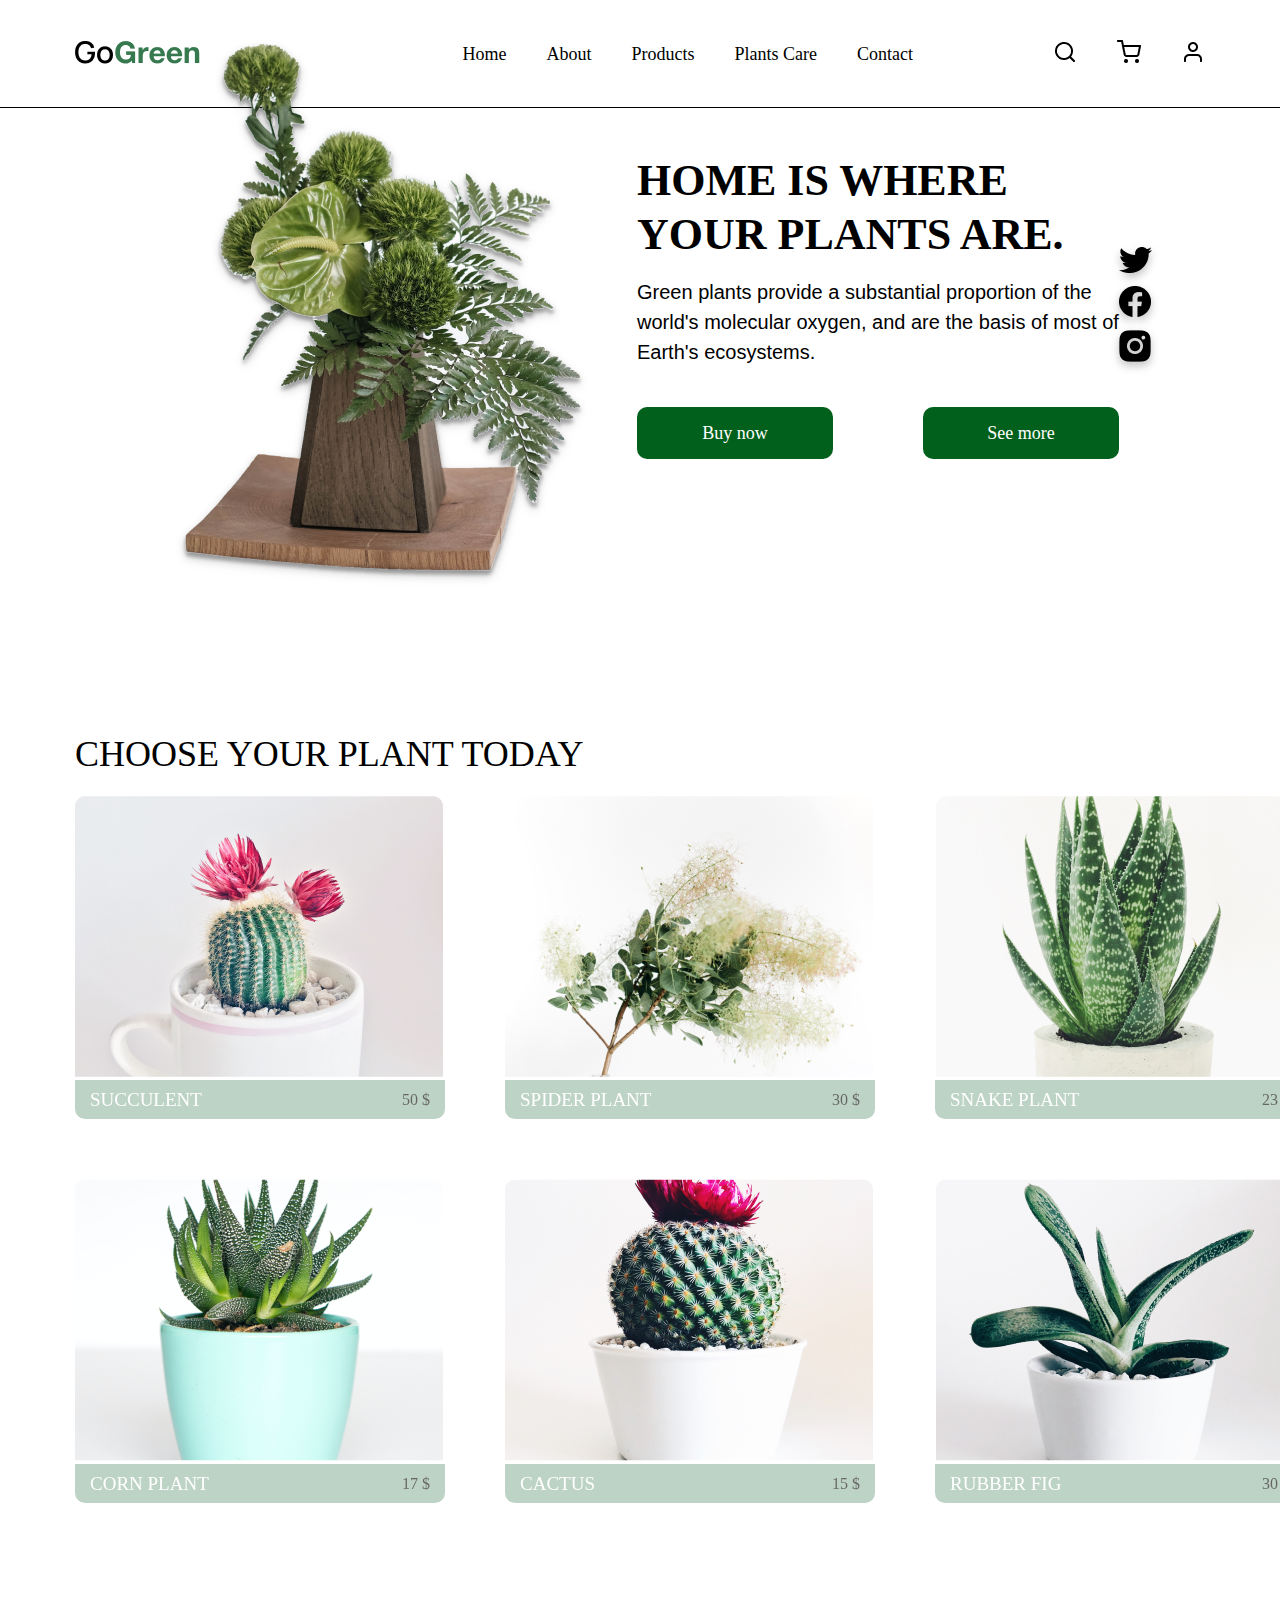
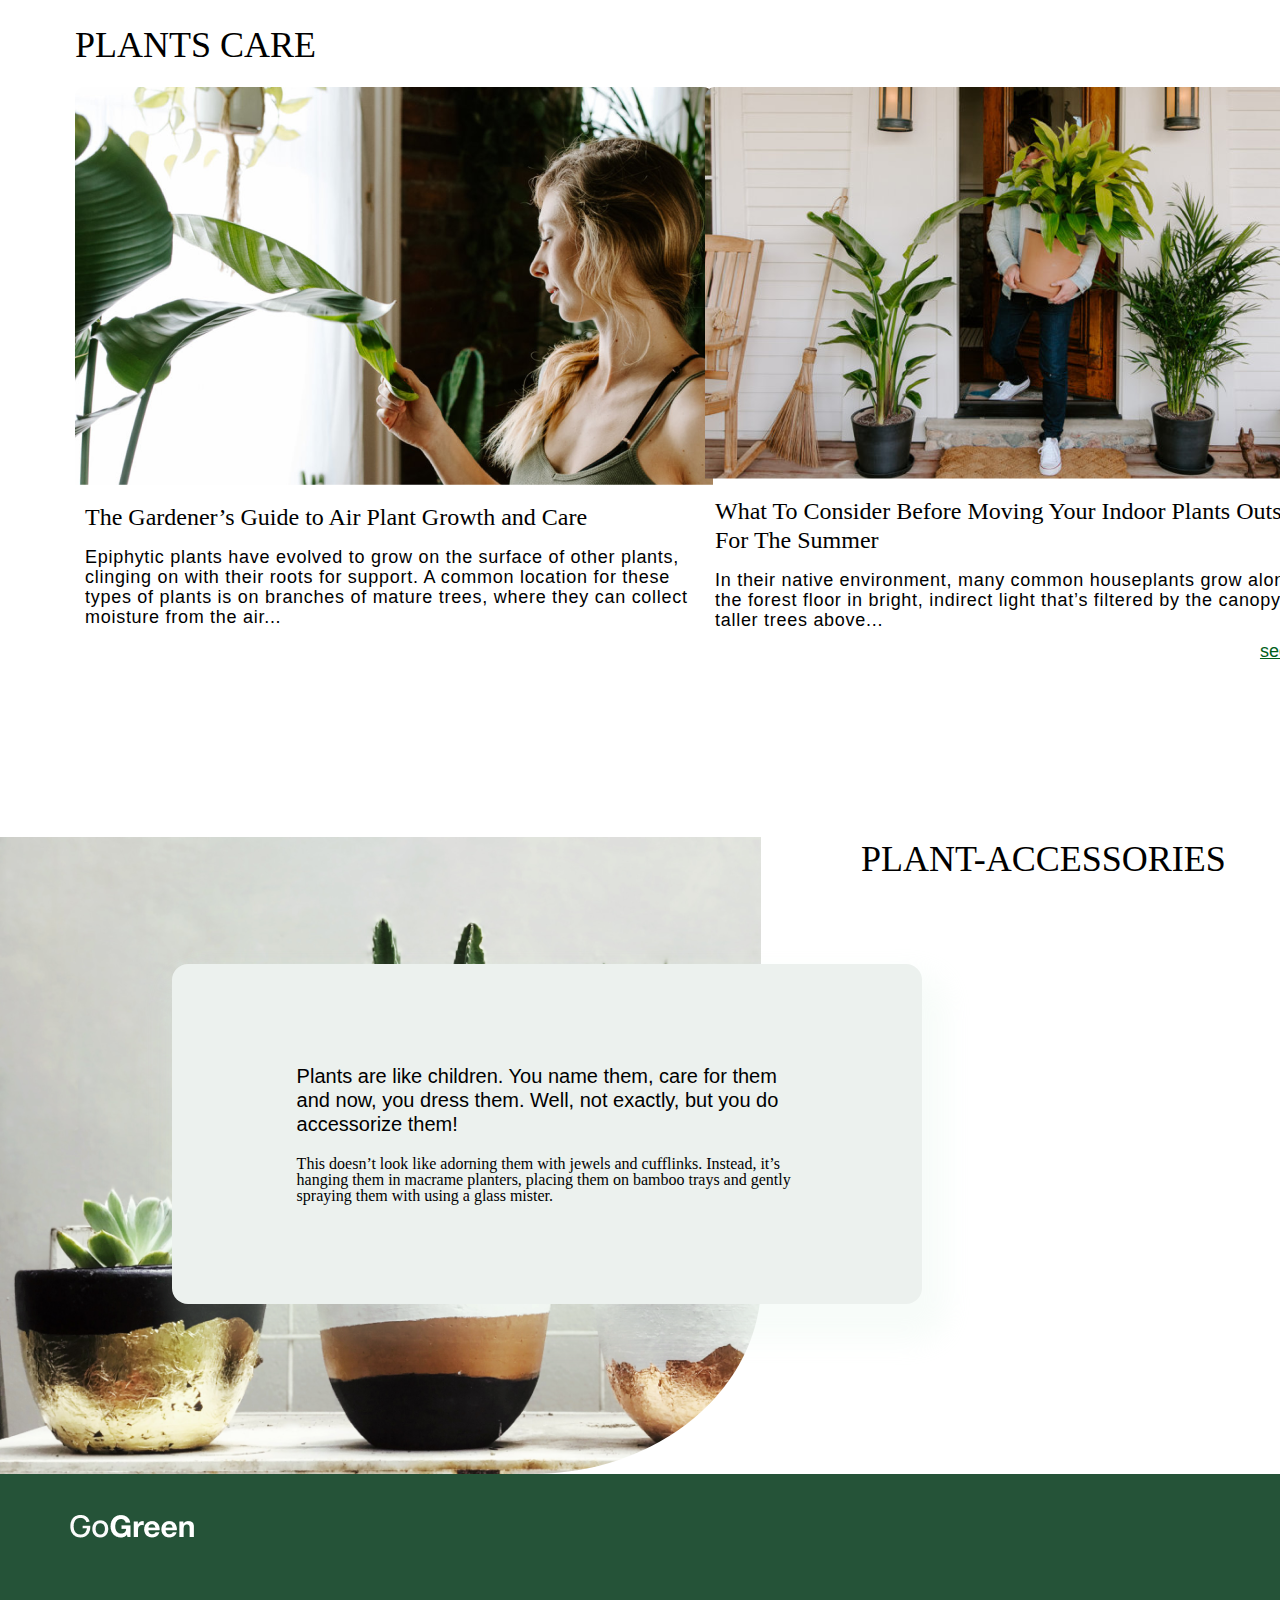
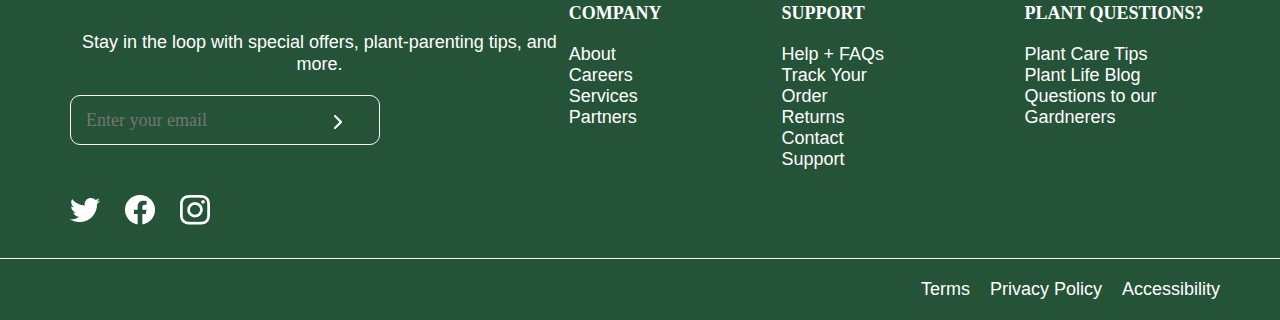
==== index.html @ d4a16195 "starter files" ====
<!DOCTYPE html>
<html lang="en">
<head>
    <meta charset="UTF-8">
    <meta http-equiv="X-UA-Compatible" content="IE=edge">
    <meta name="viewport" content="width=device-width, initial-scale=1.0">
    <link rel="stylesheet" href="./static/css/reset.css">
    <link rel="stylesheet" href="./static/css/fonts.css">
    <link rel="stylesheet" href="./static/css/style.css">
    <title>home page</title>
</head>
<body>
    <header>
        <div class="inner-header flex">
            <div class="logo">
                <a href="./index.html">
                    <img src="./static/images/logo/Logo.png">
                </a>
            </div>
            <nav>
                <ul class="flex">
                    <li><a href="./index.html">Home</a></li>
                    <li><a href="#">About</a></li>
                    <li><a href="#">Products</a></li>
                    <li><a href="#">Plants Care</a></li>
                    <li><a href="./static/pages/contact.html">Contact</a></li>
                </ul>
            </nav>
            <div class="right-icons">
                <ul class="flex">
                    <li>
                       <img src="./static/images/icons/search.png">
                    </li>
                    <li><a href="#">
                        <img src="./static/images/icons/shoppingcart.png">
                    </a></li>
                    <li><a href="#">
                        <img src="./static/images/icons/user.png">
                    </a></li>
                </ul>                                     
            </div>
        </div>
    </header>
    <main>
        <div class="inner-main flex">
            <img src="./static/images/mainpage/main.png" alt="plants" class="homelogo">
            <div class="home-plants">
                <h2>HOME IS WHERE YOUR PLANTS ARE.</h2>
                <p>Green plants provide a substantial proportion of the world's molecular oxygen, and are the basis of most of Earth's ecosystems.</p>
                <div class="buttons flex">
                        <button>Buy now</button>
                        <button>See more</button>
                </div>
            </div>
            <div class="social-icons">
                <a href="#">
                    <img src="./static/images/icons/twitter.png">
                </a>
                <a href="#">
                    <img src="./static/images/icons/facebook.png">
                </a>
                <a href="#">
                    <img src="./static/images/icons/instagram.png">
                </a>
            </div>
        </div>
        <section>
            <div class="section-container">
                <h3>Choose Your Plant Today</h3>
                <div class="plant-grid">
                    <div class="plant-box">
                        <img src="./static/images/mainpage/sectionphoto1.png" alt="plant">
                        <span class="cart">
                            <button>Add to Cart</button>
                        </span>
                        <div class="name-price flex">
                            <h5>SUCCULENT</h5>
                            <span>50 $</span>
                        </div>
                    </div>
                    <div class="plant-box">
                        <img src="./static/images/mainpage/sectionphoto2.png" alt="plant">
                        <span class="cart">
                            <button>Add to Cart</button>
                        </span>
                        <div class="name-price flex">
                            <h5>SPIDER PLANT</h5>
                            <span>30 $</span>
                        </div>
                    </div>
                    <div class="plant-box">
                        <img src="./static/images/mainpage/sectionphoto3.png" alt="plant">
                        <span class="cart">
                            <button>Add to Cart</button>
                        </span>
                        <div class="name-price flex">
                            <h5>SNAKE PLANT</h5>
                            <span>23 $</span>
                        </div>
                    </div>
                    <div class="plant-box">
                        <img src="./static/images/mainpage/sectionphoto4.png" alt="plant">
                        <span class="cart">
                            <button>Add to Cart</button>
                        </span>
                        <div class="name-price flex">
                            <h5>CORN PLANT</h5>
                            <span>17 $</span>
                        </div>
                    </div>
                    <div class="plant-box">
                        <img src="./static/images/mainpage/sectionphoto5.png" alt="plant">
                        <span class="cart">
                            <button>Add to Cart</button>
                        </span>
                        <div class="name-price flex">
                            <h5>CACTUS</h5>
                            <span>15 $</span>
                        </div>
                    </div>
                    <div class="plant-box">
                        <img src="./static/images/mainpage/sectionphoto6.png" alt="plant">
                        <span class="cart">
                            <button>Add to Cart</button>
                        </span>
                        <div class="name-price flex">
                            <h5>RUBBER FIG</h5>
                            <span>30 $</span>
                        </div>
                    </div>
                </div>
                <h3>Plants Care</h3>
                <div class="palnts-care flex">
                    <div class="care-box">
                        <img src="./static/images/mainpage/Article 1.png" alt="woman&plant">
                        <a href="#"><h4>The Gardener’s Guide to Air Plant Growth and Care</h4></a>
                        <p>Epiphytic plants have evolved to grow on the surface of other plants, clinging on with their roots for support. A common location for these types of plants is on branches of mature trees, where they can collect moisture from the air...</p>
                    </div>
                    <div class="care-box">
                        <img src="./static/images/mainpage/Article 2.png" alt="woman&plant">
                        <a href="#"><h4>What To Consider Before Moving Your Indoor Plants Outside For The Summer</h4></a>
                        <p>In their native environment, many common houseplants grow along the forest floor in bright, indirect light that’s filtered by the canopy of taller trees above...</p>
                        <div class="btn"><a href="#">see more</a></div>
                    </div>
                </div>
            </div>
            <div class="Plant-Accessories ">
                <div class="flex-palnt-accessories">
                    <img src="./static/images/mainpage/plants.png" alt="SUCCULENT">
                    <h3>Plant-Accessories</h3>
                </div>
                <div class="plant-children">
                    <p class="top-p">Plants are like children. You name them, care for them and now, you dress them. Well, not exactly, but you do accessorize them!</p>
                    <p class="bottom-p">This doesn’t look like adorning them with jewels and cufflinks. Instead, it’s hanging them in macrame planters, placing them on bamboo trays and gently spraying them with using a glass mister.</p>
                </div>
            </div>
        </section>
    </main>
    <footer>
        <div class="top-side only-flex">
            <div class="left-part">
                <a href="./index.html">
                    <img src="./static/images/logo/Logofooter.png">
                </a>
                <p>Stay in the loop with special offers, plant-parenting tips, and more.</p>
                <div class="email">
                    <input class="footer-email" type="email" placeholder="Enter your email">
                    <img src="./static/images/mainpage/vector.png" alt="arrow">
                </div>
                <div class="socials only-flex">
                    <a href="#">
                      <img src="./static/images/icons/twitterfooter.png" alt="twitter">
                    </a>
                    <a href="#">
                        <img src="./static/images/icons/facebookfooter.png" alt="facebook">
                    </a>
                    <a href="#">
                        <img src="./static/images/icons/instagramfooter.png" alt="instagram">
                    </a>
                </div>
            </div>
            <div class="right-part">
                <div class="company">
                    <h4>COMPANY</h4>
                    <ul>
                        <li><a href="#">About</a></li>
                        <li><a href="#">Careers</a></li>
                        <li><a href="#">Services</a></li>
                        <li><a href="#">Partners</a></li>
                    </ul>
                </div>
                <div class="company">
                    <h4>SUPPORT</h4>
                    <ul>
                        <li><a href="#">Help + FAQs</a></li>
                        <li><a href="#">Track Your Order</a></li>
                        <li><a href="#">Returns</a></li>
                        <li><a href="#">Contact Support</a></li>
                    </ul>
                </div>
                <div class="company">
                    <h4>PLANT QUESTIONS?</h4>
                    <ul>
                        <li><a href="#">Plant Care Tips</a></li>
                        <li><a href="#">Plant Life Blog</a></li>
                        <li><a href="#">Questions to our Gardnerers</a></li>
                    </ul>
                </div>
            </div>
        </div>
        <div class="bottom-side only-flex">
            
            <li><a href="#">Terms</a></li>
            <li><a href="#">Privacy Policy</a></li>
            <li><a href="#">Accessibility</a></li>
            
            
        </div>
    </footer>
</body>
</html>
---- static/css/style.css ----
.flex{
    display: flex;
    justify-content: space-between;
    align-items: center;
}
.only-flex{
    display: flex;
    align-items: center;
}
/* header */

.inner-header{
    width: 100%;
    margin: 0 auto;
    padding: 40px 75px;
    border-bottom: 1px solid #000000;
}
.inner-header .logo{
transition: .2s ease-in-out;
}
.inner-header{
    position: absolute;
}
.homelogo{
    position: relative;
}
.inner-header .logo:hover{
    filter: drop-shadow(0px 4px 10px #05641ebb);
    transform: scale(1.1);
}
.inner-header nav{
    flex-grow: 1;
    display: flex;
    justify-content: flex-end;
}
.inner-header nav ul{
    margin-right: 100px;
}
.inner-header nav ul li{
    margin-right: 40px;
}
.inner-header .right-icons ul li:not(:last-child){
    margin-right: 40px;
}
.inner-header .right-icons ul li svg:hover{
    filter: drop-shadow(0px 4px 10px #01601abb);
    transform: scale(1.1);
}
.inner-header .right-icons ul:first-child{
    cursor: pointer;
}
.inner-header nav ul li a{
    font-family: 'Helvetica Neue';
    font-style: normal;
    font-weight: 500;
    font-size: 18px;
    line-height: 22px;
    text-align: center;
    color: #000000;
}
.inner-header nav ul li a:hover{
    text-shadow: 2px 1px 50px #01601af3;
}

/* main section */

.inner-main{
    width: 80%;
    margin: 0 auto;
    
} 
.inner-main img{
filter: drop-shadow(0px 4px 4px rgba(0, 0, 0, 0.25));
transition: .3s ease-in-out;
}
.inner-main img:hover{
    filter: drop-shadow(0px 4px 10px #01601abb);
}
.inner-main .home-plants{
    max-width: 500px;
}
.inner-main .home-plants h2{
    font-family: 'Helvetica Neue';
    font-style: normal;
    font-weight: 700;
    font-size: 44px;
    line-height: 54px;
    color: #000000;
    margin-bottom: 15px;
}
.inner-main .home-plants p{
    font-family: 'Helvetica 45 Light', sans-serif;
    font-style: normal;
    font-weight: 400;
    font-size: 20px;
    line-height: 30px;
    color: #000000;
    margin-bottom: 40px;
}
.inner-main .buttons button{
    cursor: pointer;
    font-family: 'Helvetica Neue';
    font-style: normal;
    font-weight: 500;
    font-size: 18px;
    line-height: 22px;
    color: #FFFFFF;
    background: #01601B;
    border-radius: 10px;
    padding: 15px 50px;
    border: none;
    width: 196px;

}
.inner-main .buttons button:hover{
    font-size: 20px;
    text-shadow: 2px 1px 10px #adf13fef;
}
.inner-main .social-icons svg{
    margin-top: 20px;
}
.inner-main .social-icons svg:hover{
    filter: drop-shadow(0px 4px 10px #01601abb);
    transform: scale(1.1);
}

/* section part */

section .section-container{
    width: 100%;
    margin: 0 auto;
    padding: 0 75px;
}
section .section-container h3{
    font-family: 'Helvetica Neue';
    font-style: normal;
    font-weight: 500;
    font-size: 36px;
    line-height: 44px;
    text-transform: uppercase;
    color: #000000;
    margin: 120px 0 20px 0;
}
section .section-container .plant-grid .plant-box{
    width: 370px;
    margin: 0 auto;
    position: relative;
}
section .section-container .plant-grid{
    display: grid;
    grid-template-columns: 1fr 1fr 1fr;
    column-gap: 60px;
    row-gap: 60px;
}
section .section-container .plant-grid .plant-box .name-price {
    background: rgba(54, 121, 79, 0.55);
    border-bottom-left-radius: 10px;
    border-bottom-right-radius: 10px;
    padding: 8px 15px;   
    opacity: 0.6;
}
section .section-container .plant-grid .plant-box .name-price h5{
    font-family: 'Helvetica Neue';
    font-style: normal;
    font-weight: 500;
    font-size: 19px;
    line-height: 23px;
    color: #FFFFFF;
}
section .section-container .plant-grid .plant-box .name-price button{
    font-family: 'Helvetica Neue';
    font-style: italic;
    font-weight: 400;
    font-size: 18px;
    line-height: 22px;
    color: #FFFFFF;
}
section .section-container .plant-grid .plant-box button{
    cursor: pointer;
    position: absolute;
    left: 25%;
    bottom: 20%;
    font-family: 'Helvetica Neue';
    font-style: normal;
    font-weight: 500;
    font-size: 19px;
    line-height: 23px;
    color: transparent;
    background: transparent;
    padding: 15px 40px;
    border-radius: 10px;
    border: none;
    transition: .2s ease-in-out;
}
.plant-box:hover img {
    opacity: 0.5;
}
section .section-container .plant-grid .plant-box button:hover{
    filter: drop-shadow(0px 4px 10px #01601abb);
    transform: scale(1.1);
}
section .section-container .plant-grid .plant-box:hover button{
    color: #0F6845;
    background: #FFFFFF;
}
section .section-container .plant-grid .plant-box:hover .name-price{
    opacity: 1;
    background: #36794F;
}

/* pant care section */

section .section-container .palnts-care .care-box{
    width: 630px;
    height:600px;
    margin-bottom: 150px;
}
section .section-container .palnts-care .care-box h4{
    font-family: 'Helvetica Neue';
    font-style: normal;
    font-weight: 500;
    font-size: 24px;
    line-height: 29px;
    color: #000000;
    margin: 15px 0 15px 10px;
}
section .section-container .palnts-care .care-box p{
    font-family: 'Helvetica 45 Light', sans-serif;
    font-style: normal;
    font-weight: 200;
    font-size: 18px;
    line-height: 20px;
    letter-spacing: 0.04em;
    color: #000000;
    margin: 10px 10px;
    text-align: start;
}
section .section-container .palnts-care .care-box .btn a{
    font-family: 'Helvetica 35 Thin', sans-serif;
    font-style: normal;
    font-weight: 500;
    font-size: 18px;
    line-height: 22px;
    text-decoration-line: underline;
    color: #01601B;
    float: right;
}
section .Plant-Accessories {
    position: relative;
}
section .Plant-Accessories .flex-palnt-accessories{
    display: flex;
    justify-content: flex-start;
    align-items: flex-start;
}
section .Plant-Accessories .flex-palnt-accessories h3{
    margin-left: 100px;
    font-family: 'Helvetica Neue';
    font-style: normal;
    font-weight: 500;
    font-size: 36px;
    line-height: 44px;
    text-align: center;
    text-transform: uppercase;
    color: #000000;
    
}
section .Plant-Accessories .flex-palnt-accessories img{
    border-bottom-right-radius: 30%;
}
section .Plant-Accessories .plant-children{
    position: absolute;
    top: 20%;
    right: 28%;
    width: 750px;
    background: #ECF1EE;
    box-shadow: 10px 23px 29px 14px rgba(215, 242, 225, 0.2);
    border-radius: 16px;
}
section .Plant-Accessories .plant-children .top-p{
    font-family: 'Helvetica 45 Light', sans-serif;
    font-style: normal;
    font-weight: 400;
    font-size: 20px;
    line-height: 24px;
    color: #000000;
    padding: 100px 125px 0 125px;
}
.bottom-p{
    padding: 20px 125px 100px 125px;
}

/* footer */

footer{
    background-color: 
    #255338;

}
footer .top-side{
    justify-content: space-between;
    padding-top: 40px;
    padding-left: 70px;
    padding-right: 50px;
}
footer .top-side .left-part .logo{
    cursor: pointer;
}
footer .top-side .left-part .logo:hover{
    filter: drop-shadow(2px 1px 10px #adf13fef);
}
footer .top-side .left-part p{
    font-family: 'Helvetica 35 Thin', sans-serif;
    font-style: normal;
    font-weight: 500;
    font-size: 18px;
    line-height: 22px;
    text-align: center;
    color: #FFFFFF;
    margin: 90px 0 20px 0;
}
.email{
    position: relative;
}

.footer-email[type=email] {
    width: 310px;
    height: 50px;
    border: 1px solid #FFFFFF;
    background: #255338;
    border-radius: 10px;
    padding: 15px 0 15px 15px;
    color: #FFFFFF;
    font-family: 'Helvetica Neue';
    font-style: normal;
    font-weight: 500;
    font-size: 18px;
    line-height: 22px;
}
footer .top-side .left-part .email img{
    position: absolute;
    top: 40%;
    left: 53%;
    cursor: pointer;
}
footer .top-side .left-part .socials{
    margin: 50px 0 30px 0;
    gap: 25px;
    transition: .4s ease-in-out;
}
footer .top-side .left-part .socials a:hover{
    filter: drop-shadow(2px 1px 10px #adf13fef);
    transform: scale(1.1);
}
footer .top-side .right-part{
    gap: 120px;
    display: flex;
}
footer .top-side .right-part h4{
    font-family: 'Helvetica Neue';
    font-style: normal;
    font-weight: 700;
    font-size: 18px;
    line-height: 22px;
    color: #FFFFFF;
    margin-bottom: 20px;
}
footer .top-side .right-part a{
    font-family: 'Helvetica 45 Light', sans-serif;
    font-style: normal;
    font-weight: 400;
    font-size: 18px;
    line-height: 21px;
    text-align: center;
    color: #FFFFFF;
}
.bottom-side {
    width: 100%;
    justify-content: flex-end;
    gap: 20px;
    padding: 20px 60px 20px 0;
    border-top:  1px solid #FFFFFF;;
}
.bottom-side a{
    font-family: 'Helvetica 45 Light', sans-serif;
    font-style: normal;
    font-weight: 400;
    font-size: 18px;
    line-height: 21px;
    text-align: center;
    color: #FFFFFF;
    
}
.social-icons{
    display: flex;
    flex-direction: column;
    gap:10px;
}
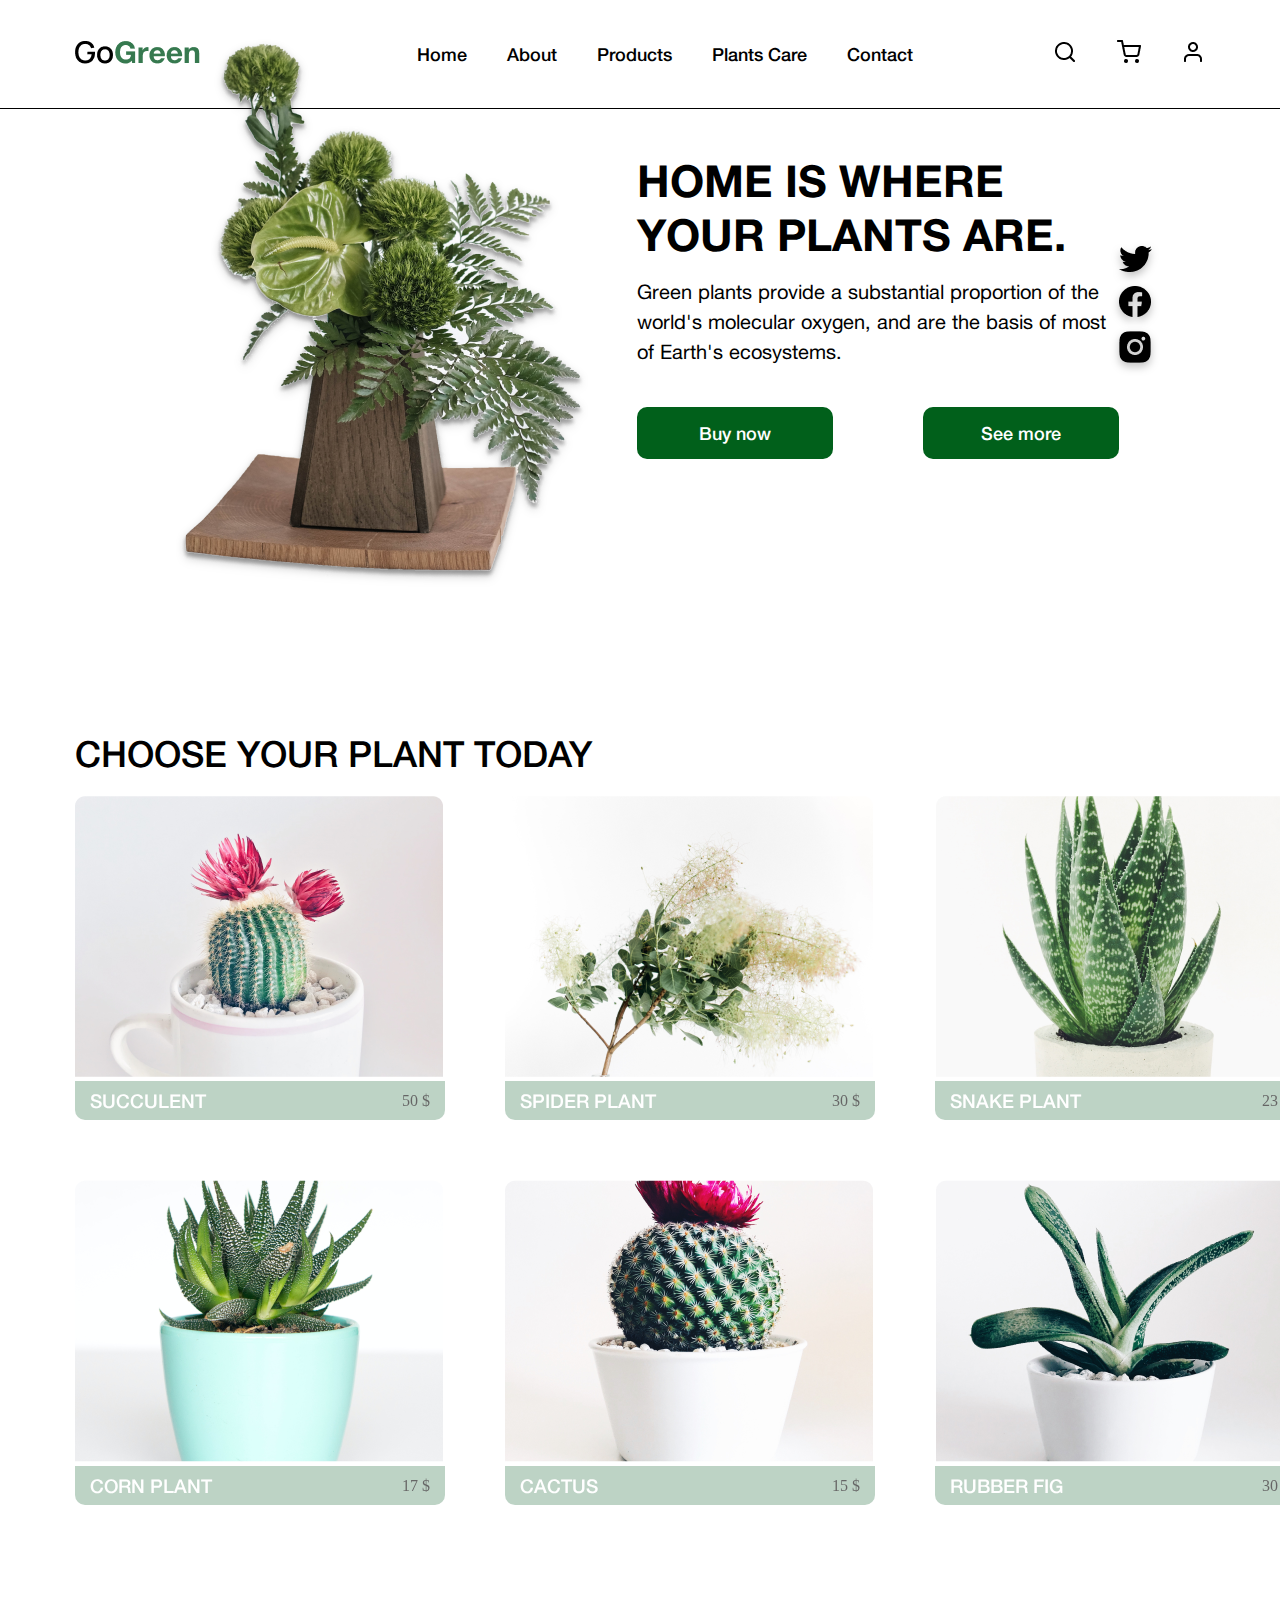
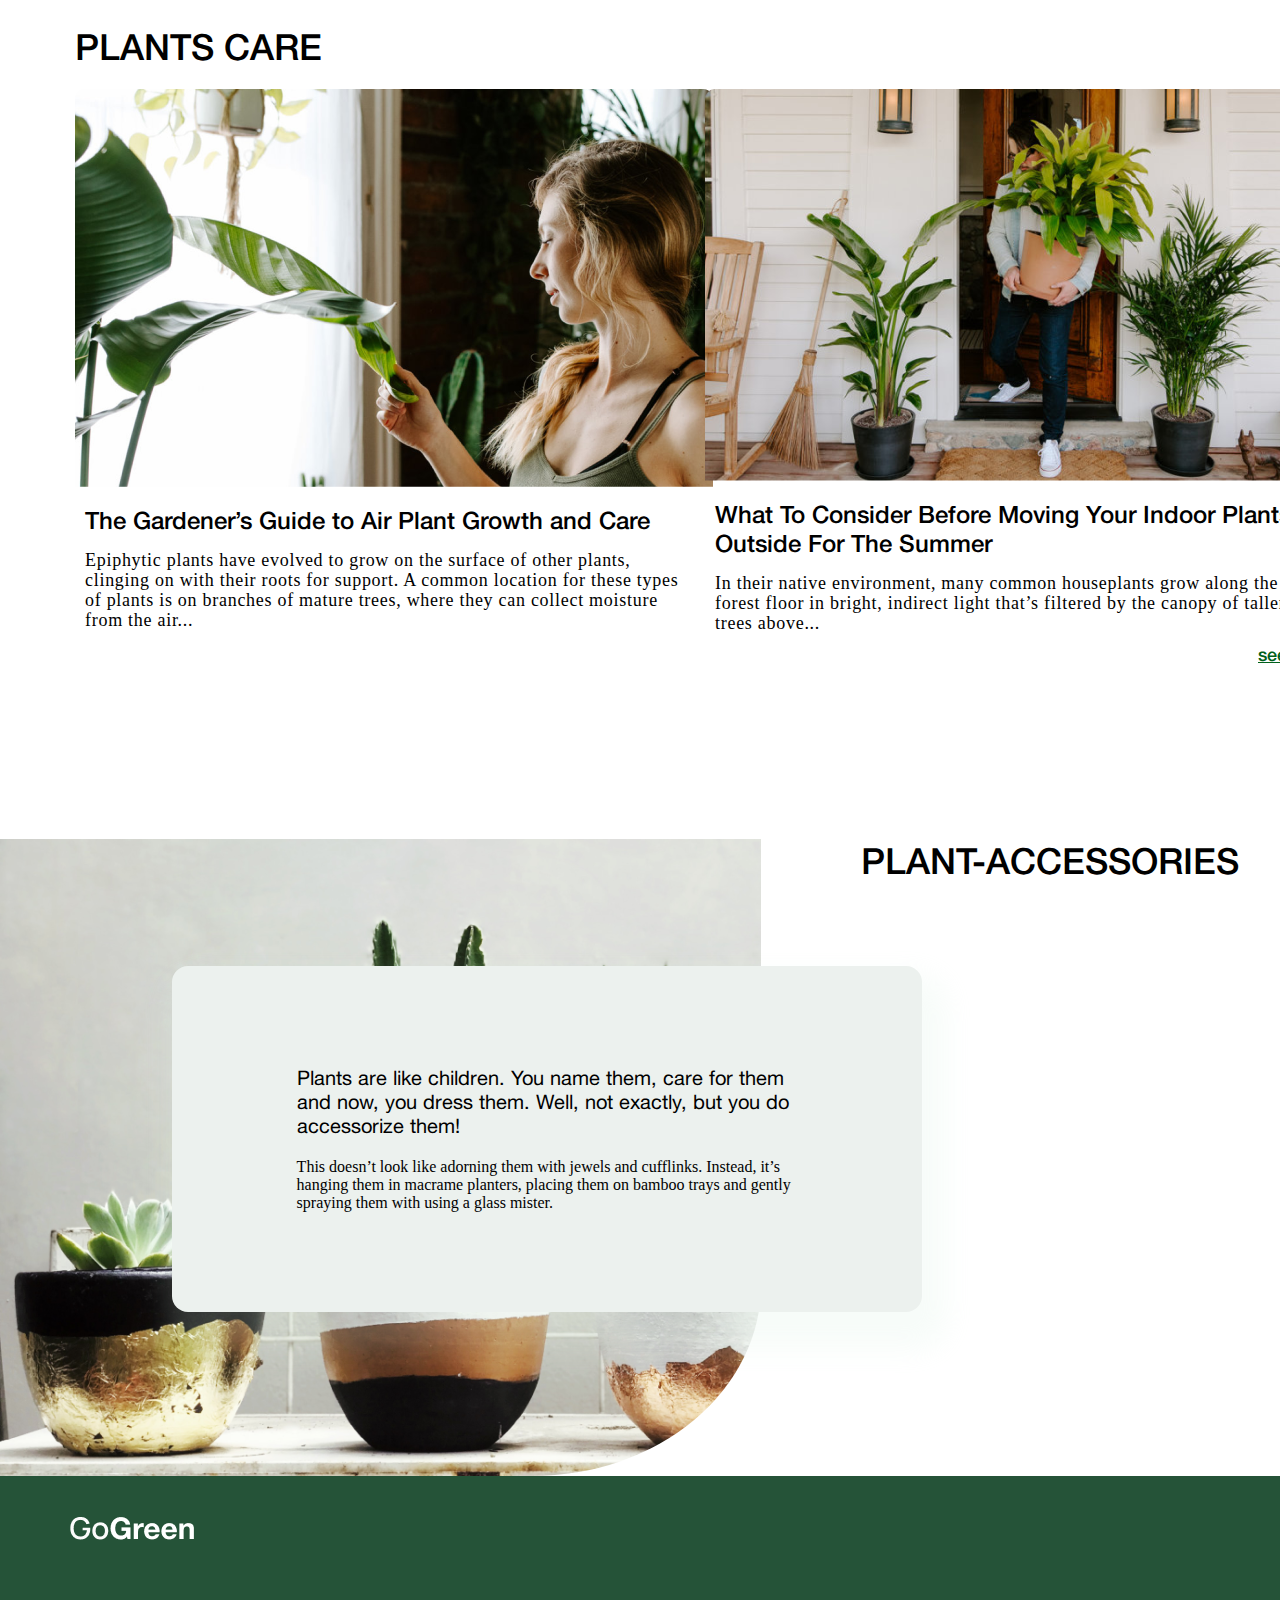
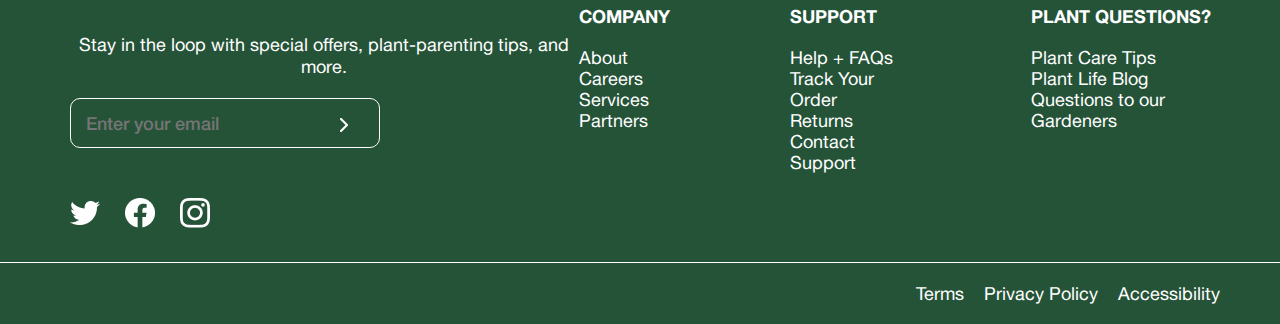
==== commit e8d748ed: "finish" ====
--- a/index.html
+++ b/index.html
@@ -14,7 +14,7 @@
         <div class="inner-header flex">
             <div class="logo">
                 <a href="./index.html">
-                    <img src="./static/images/logo/Logo.png">
+                    <img src="./static/images/logo/Logo.png" alt="logo">
                 </a>
             </div>
             <nav>
@@ -29,13 +29,13 @@
             <div class="right-icons">
                 <ul class="flex">
                     <li>
-                       <img src="./static/images/icons/search.png">
+                       <img src="./static/images/icons/search.png" alt="social icon">
                     </li>
                     <li><a href="#">
-                        <img src="./static/images/icons/shoppingcart.png">
+                        <img src="./static/images/icons/shoppingcart.png" alt="social icon">
                     </a></li>
                     <li><a href="#">
-                        <img src="./static/images/icons/user.png">
+                        <img src="./static/images/icons/user.png" alt="social icon">
                     </a></li>
                 </ul>                                     
             </div>
@@ -45,7 +45,7 @@
         <div class="inner-main flex">
             <img src="./static/images/mainpage/main.png" alt="plants" class="homelogo">
             <div class="home-plants">
-                <h2>HOME IS WHERE YOUR PLANTS ARE.</h2>
+                <h1>HOME IS WHERE YOUR PLANTS ARE.</h1>
                 <p>Green plants provide a substantial proportion of the world's molecular oxygen, and are the basis of most of Earth's ecosystems.</p>
                 <div class="buttons flex">
                         <button>Buy now</button>
@@ -54,13 +54,13 @@
             </div>
             <div class="social-icons">
                 <a href="#">
-                    <img src="./static/images/icons/twitter.png">
+                    <img src="./static/images/icons/twitter.png" alt="social icon">
                 </a>
                 <a href="#">
-                    <img src="./static/images/icons/facebook.png">
+                    <img src="./static/images/icons/facebook.png" alt="social icon">
                 </a>
                 <a href="#">
-                    <img src="./static/images/icons/instagram.png">
+                    <img src="./static/images/icons/instagram.png" alt="social icon">
                 </a>
             </div>
         </div>
@@ -137,7 +137,7 @@
                         <p>Epiphytic plants have evolved to grow on the surface of other plants, clinging on with their roots for support. A common location for these types of plants is on branches of mature trees, where they can collect moisture from the air...</p>
                     </div>
                     <div class="care-box">
-                        <img src="./static/images/mainpage/Article 2.png" alt="woman&plant">
+                        <img src="./static/images/mainpage/Article 2.png" alt="boy&plant">
                         <a href="#"><h4>What To Consider Before Moving Your Indoor Plants Outside For The Summer</h4></a>
                         <p>In their native environment, many common houseplants grow along the forest floor in bright, indirect light that’s filtered by the canopy of taller trees above...</p>
                         <div class="btn"><a href="#">see more</a></div>
@@ -146,7 +146,7 @@
             </div>
             <div class="Plant-Accessories ">
                 <div class="flex-palnt-accessories">
-                    <img src="./static/images/mainpage/plants.png" alt="SUCCULENT">
+                    <img src="./static/images/mainpage/plants.png" alt="plants">
                     <h3>Plant-Accessories</h3>
                 </div>
                 <div class="plant-children">
@@ -165,7 +165,7 @@
                 <p>Stay in the loop with special offers, plant-parenting tips, and more.</p>
                 <div class="email">
                     <input class="footer-email" type="email" placeholder="Enter your email">
-                    <img src="./static/images/mainpage/vector.png" alt="arrow">
+                    <img src="./static/images/icons/vector.png" alt="search">
                 </div>
                 <div class="socials only-flex">
                     <a href="#">
@@ -203,18 +203,15 @@
                     <ul>
                         <li><a href="#">Plant Care Tips</a></li>
                         <li><a href="#">Plant Life Blog</a></li>
-                        <li><a href="#">Questions to our Gardnerers</a></li>
+                        <li><a href="#">Questions to our Gardeners</a></li>
                     </ul>
                 </div>
             </div>
         </div>
         <div class="bottom-side only-flex">
-            
             <li><a href="#">Terms</a></li>
             <li><a href="#">Privacy Policy</a></li>
             <li><a href="#">Accessibility</a></li>
-            
-            
         </div>
     </footer>
 </body>
--- a/static/css/fonts.css
+++ b/static/css/fonts.css
@@ -0,0 +1,20 @@
+@font-face{
+    font-family: 'helvetica-neue-500';
+    src:url("../fonts/HelveticaNeue-Medium.otf")
+}
+@font-face{
+    font-family: 'helvetica-neue-700';
+    src:url("../fonts/HelveticaNeue-Bold.otf")
+}
+@font-face{
+    font-family: 'helvetica-neue-400';
+    src:url("../fonts/HelveticaNeue-Regular.otf")
+}
+@font-face{
+    font-family: 'helvetica-neue-400-italic';
+    src:url("../fonts/HelveticaNeue-RegularItalic.otf")
+}
+@font-face{
+    font-family: 'helvetica-neue-300';
+    src:url("../fonts/HelveticaNeue-Light.otf")
+}
--- a/static/css/style.css
+++ b/static/css/style.css
@@ -16,7 +16,7 @@
     border-bottom: 1px solid #000000;
 }
 .inner-header .logo{
-transition: .2s ease-in-out;
+   transition: .2s ease-in-out;
 }
 .inner-header{
     position: absolute;
@@ -50,9 +50,7 @@
     cursor: pointer;
 }
 .inner-header nav ul li a{
-    font-family: 'Helvetica Neue';
-    font-style: normal;
-    font-weight: 500;
+    font-family: 'helvetica-neue-500';
     font-size: 18px;
     line-height: 22px;
     text-align: center;
@@ -67,11 +65,10 @@
 .inner-main{
     width: 80%;
     margin: 0 auto;
-    
 } 
 .inner-main img{
-filter: drop-shadow(0px 4px 4px rgba(0, 0, 0, 0.25));
-transition: .3s ease-in-out;
+    filter: drop-shadow(0px 4px 4px rgba(0, 0, 0, 0.25));
+    transition: .3s ease-in-out;
 }
 .inner-main img:hover{
     filter: drop-shadow(0px 4px 10px #01601abb);
@@ -79,19 +76,15 @@
 .inner-main .home-plants{
     max-width: 500px;
 }
-.inner-main .home-plants h2{
-    font-family: 'Helvetica Neue';
-    font-style: normal;
-    font-weight: 700;
+.inner-main .home-plants h1{
+    font-family: 'helvetica-neue-700';
     font-size: 44px;
     line-height: 54px;
     color: #000000;
     margin-bottom: 15px;
 }
 .inner-main .home-plants p{
-    font-family: 'Helvetica 45 Light', sans-serif;
-    font-style: normal;
-    font-weight: 400;
+    font-family: 'helvetica-neue-400';
     font-size: 20px;
     line-height: 30px;
     color: #000000;
@@ -99,18 +92,14 @@
 }
 .inner-main .buttons button{
     cursor: pointer;
-    font-family: 'Helvetica Neue';
-    font-style: normal;
-    font-weight: 500;
+    font-family: 'helvetica-neue-500';
     font-size: 18px;
     line-height: 22px;
     color: #FFFFFF;
     background: #01601B;
     border-radius: 10px;
     padding: 15px 50px;
-    border: none;
     width: 196px;
-
 }
 .inner-main .buttons button:hover{
     font-size: 20px;
@@ -132,9 +121,7 @@
     padding: 0 75px;
 }
 section .section-container h3{
-    font-family: 'Helvetica Neue';
-    font-style: normal;
-    font-weight: 500;
+    font-family: 'helvetica-neue-500';
     font-size: 36px;
     line-height: 44px;
     text-transform: uppercase;
@@ -160,17 +147,13 @@
     opacity: 0.6;
 }
 section .section-container .plant-grid .plant-box .name-price h5{
-    font-family: 'Helvetica Neue';
-    font-style: normal;
-    font-weight: 500;
+    font-family: 'helvetica-neue-500';
     font-size: 19px;
     line-height: 23px;
     color: #FFFFFF;
 }
 section .section-container .plant-grid .plant-box .name-price button{
-    font-family: 'Helvetica Neue';
-    font-style: italic;
-    font-weight: 400;
+    font-family: 'helvetica-neue-400-italic';
     font-size: 18px;
     line-height: 22px;
     color: #FFFFFF;
@@ -180,16 +163,13 @@
     position: absolute;
     left: 25%;
     bottom: 20%;
-    font-family: 'Helvetica Neue';
-    font-style: normal;
-    font-weight: 500;
+    font-family: 'helvetica-neue-500';
     font-size: 19px;
     line-height: 23px;
     color: transparent;
     background: transparent;
     padding: 15px 40px;
     border-radius: 10px;
-    border: none;
     transition: .2s ease-in-out;
 }
 .plant-box:hover img {
@@ -216,18 +196,13 @@
     margin-bottom: 150px;
 }
 section .section-container .palnts-care .care-box h4{
-    font-family: 'Helvetica Neue';
-    font-style: normal;
-    font-weight: 500;
+    font-family: 'helvetica-neue-500';
     font-size: 24px;
     line-height: 29px;
     color: #000000;
     margin: 15px 0 15px 10px;
 }
 section .section-container .palnts-care .care-box p{
-    font-family: 'Helvetica 45 Light', sans-serif;
-    font-style: normal;
-    font-weight: 200;
     font-size: 18px;
     line-height: 20px;
     letter-spacing: 0.04em;
@@ -236,9 +211,7 @@
     text-align: start;
 }
 section .section-container .palnts-care .care-box .btn a{
-    font-family: 'Helvetica 35 Thin', sans-serif;
-    font-style: normal;
-    font-weight: 500;
+    font-family: 'helvetica-neue-500';
     font-size: 18px;
     line-height: 22px;
     text-decoration-line: underline;
@@ -255,9 +228,7 @@
 }
 section .Plant-Accessories .flex-palnt-accessories h3{
     margin-left: 100px;
-    font-family: 'Helvetica Neue';
-    font-style: normal;
-    font-weight: 500;
+    font-family: 'helvetica-neue-500';
     font-size: 36px;
     line-height: 44px;
     text-align: center;
@@ -278,9 +249,7 @@
     border-radius: 16px;
 }
 section .Plant-Accessories .plant-children .top-p{
-    font-family: 'Helvetica 45 Light', sans-serif;
-    font-style: normal;
-    font-weight: 400;
+    font-family: 'helvetica-neue-400';
     font-size: 20px;
     line-height: 24px;
     color: #000000;
@@ -289,13 +258,10 @@
 .bottom-p{
     padding: 20px 125px 100px 125px;
 }
-
 /* footer */
-
 footer{
     background-color: 
     #255338;
-
 }
 footer .top-side{
     justify-content: space-between;
@@ -310,9 +276,7 @@
     filter: drop-shadow(2px 1px 10px #adf13fef);
 }
 footer .top-side .left-part p{
-    font-family: 'Helvetica 35 Thin', sans-serif;
-    font-style: normal;
-    font-weight: 500;
+    font-family: 'helvetica-neue-400';
     font-size: 18px;
     line-height: 22px;
     text-align: center;
@@ -331,9 +295,7 @@
     border-radius: 10px;
     padding: 15px 0 15px 15px;
     color: #FFFFFF;
-    font-family: 'Helvetica Neue';
-    font-style: normal;
-    font-weight: 500;
+    font-family: 'helvetica-neue-500';
     font-size: 18px;
     line-height: 22px;
 }
@@ -357,18 +319,14 @@
     display: flex;
 }
 footer .top-side .right-part h4{
-    font-family: 'Helvetica Neue';
-    font-style: normal;
-    font-weight: 700;
+    font-family: 'helvetica-neue-700';
     font-size: 18px;
     line-height: 22px;
     color: #FFFFFF;
     margin-bottom: 20px;
 }
 footer .top-side .right-part a{
-    font-family: 'Helvetica 45 Light', sans-serif;
-    font-style: normal;
-    font-weight: 400;
+    font-family: 'helvetica-neue-400';
     font-size: 18px;
     line-height: 21px;
     text-align: center;
@@ -382,9 +340,7 @@
     border-top:  1px solid #FFFFFF;;
 }
 .bottom-side a{
-    font-family: 'Helvetica 45 Light', sans-serif;
-    font-style: normal;
-    font-weight: 400;
+    font-family: 'helvetica-neue-400';
     font-size: 18px;
     line-height: 21px;
     text-align: center;
